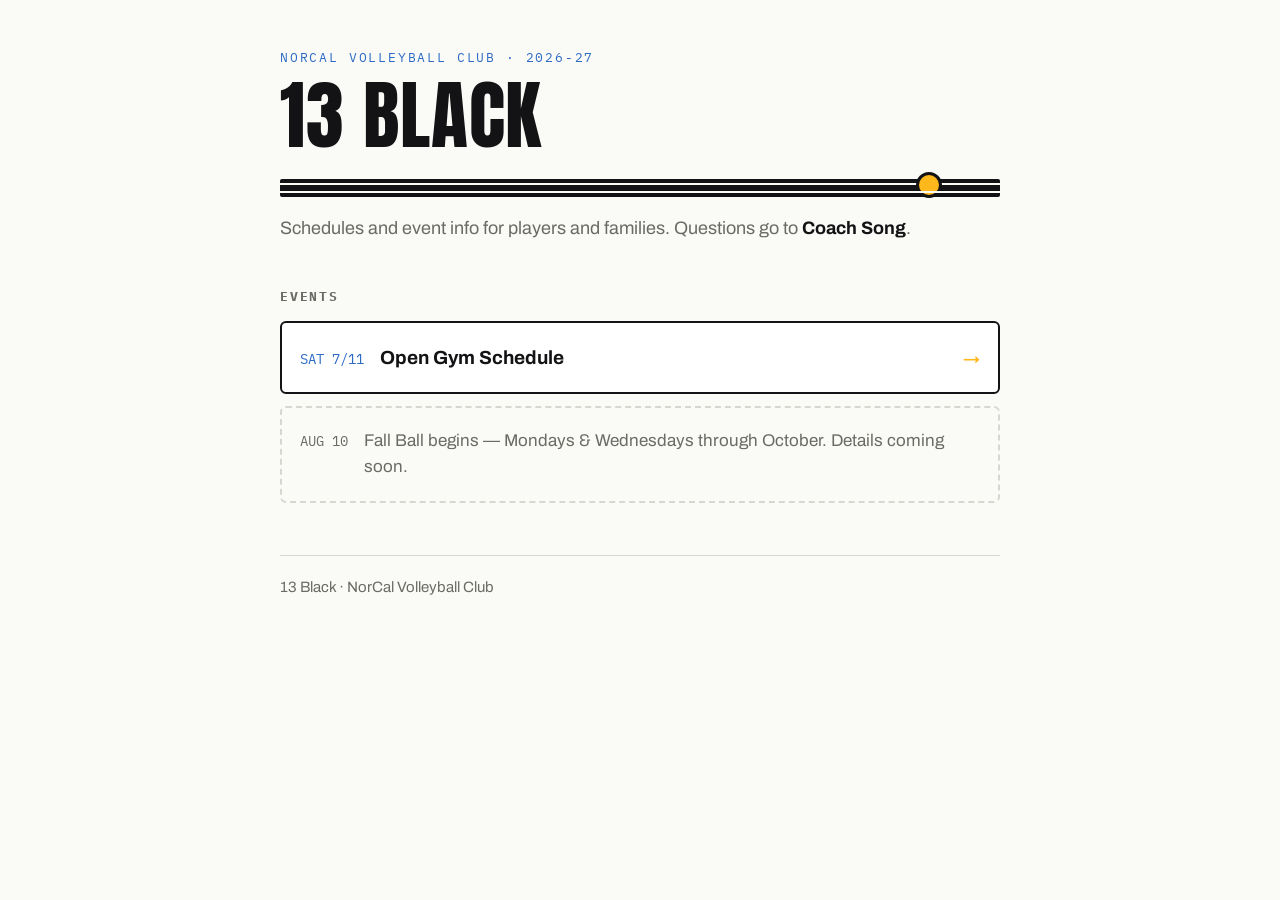
==== index.html @ c0bc1eb6 "13 Black index page + 7/11 open gym schedule Co-Authored-By: Claude Fable 5 <noreply@anthropic.com>" ====
<!DOCTYPE html>
<html lang="en">
<head>
<meta charset="UTF-8">
<meta name="viewport" content="width=device-width, initial-scale=1">
<title>13 Black | NorCal Volleyball Club</title>
<link rel="preconnect" href="https://fonts.googleapis.com">
<link rel="preconnect" href="https://fonts.gstatic.com" crossorigin>
<link href="https://fonts.googleapis.com/css2?family=Anton&family=Archivo:wght@400;700&family=IBM+Plex+Mono:wght@400;600&display=swap" rel="stylesheet">
<link rel="stylesheet" href="styles.css">
</head>
<body>
<main class="wrap">
  <p class="eyebrow">NorCal Volleyball Club · 2026-27</p>
  <h1>13 Black</h1>
  <div class="net-tape" aria-hidden="true"><span class="serve"></span></div>
  <p class="sub">Schedules and event info for players and families. Questions go to <strong>Coach Song</strong>.</p>

  <section class="events">
    <h2>Events</h2>
    <a class="event" href="open-gym-7-11.html">
      <span class="date">SAT 7/11</span>
      <span class="name">Open Gym Schedule</span>
      <span class="go">&rarr;</span>
    </a>
    <div class="event-soon">
      <span class="date">AUG 10</span>
      <span>Fall Ball begins &mdash; Mondays &amp; Wednesdays through October. Details coming soon.</span>
    </div>
  </section>

  <p class="footer">13 Black &middot; NorCal Volleyball Club</p>
</main>
</body>
</html>
---- styles.css ----
:root {
  --chalk: #FAFAF7;
  --ink: #131316;
  --mikasa: #2E6BC4;
  --ball: #FFB81C;
  --line: #D8D6D0;
  --muted: #6B6B66;
}

* { box-sizing: border-box; margin: 0; padding: 0; }

html { -webkit-text-size-adjust: 100%; }

body {
  background: var(--chalk);
  color: var(--ink);
  font-family: "Archivo", system-ui, sans-serif;
  font-size: 17px;
  line-height: 1.55;
}

.wrap {
  max-width: 760px;
  margin: 0 auto;
  padding: 48px 20px 80px;
}

/* Header + net tape signature */
.eyebrow {
  font-family: "IBM Plex Mono", monospace;
  font-size: 13px;
  letter-spacing: 0.14em;
  text-transform: uppercase;
  color: var(--mikasa);
  margin-bottom: 10px;
}

h1 {
  font-family: "Anton", sans-serif;
  font-weight: 400;
  font-size: clamp(44px, 9vw, 76px);
  line-height: 0.98;
  letter-spacing: 0.01em;
  text-transform: uppercase;
}

.net-tape {
  margin: 26px 0 0;
  height: 18px;
  background: var(--ink);
  position: relative;
  border-radius: 2px;
}
.net-tape::before, .net-tape::after {
  content: "";
  position: absolute;
  left: 0; right: 0;
  height: 2px;
  background: var(--chalk);
}
.net-tape::before { top: 4px; }
.net-tape::after { bottom: 4px; }
.net-tape .serve {
  position: absolute;
  top: -7px;
  right: 8%;
  width: 26px; height: 26px;
  border-radius: 50%;
  background: var(--ball);
  border: 3px solid var(--ink);
}

.sub {
  margin-top: 18px;
  font-size: 18px;
  color: var(--muted);
}
.sub strong { color: var(--ink); }

/* Index event list */
.events { margin-top: 44px; }
.events h2 {
  font-family: "IBM Plex Mono", monospace;
  font-size: 13px;
  letter-spacing: 0.14em;
  text-transform: uppercase;
  color: var(--muted);
  margin-bottom: 14px;
}

a.event {
  display: flex;
  align-items: baseline;
  gap: 16px;
  padding: 20px 18px;
  border: 2px solid var(--ink);
  border-radius: 6px;
  text-decoration: none;
  color: var(--ink);
  background: #fff;
  margin-bottom: 12px;
  transition: transform 120ms ease, box-shadow 120ms ease;
}
a.event:hover { transform: translateY(-2px); box-shadow: 4px 4px 0 var(--mikasa); }
a.event:focus-visible { outline: 3px solid var(--mikasa); outline-offset: 3px; }
a.event .date {
  font-family: "IBM Plex Mono", monospace;
  font-size: 14px;
  color: var(--mikasa);
  white-space: nowrap;
}
a.event .name { font-weight: 700; font-size: 19px; }
a.event .go { margin-left: auto; color: var(--ball); font-weight: 700; }

.event-soon {
  display: flex;
  align-items: baseline;
  gap: 16px;
  padding: 20px 18px;
  border: 2px dashed var(--line);
  border-radius: 6px;
  color: var(--muted);
  margin-bottom: 12px;
}
.event-soon .date {
  font-family: "IBM Plex Mono", monospace;
  font-size: 14px;
  white-space: nowrap;
}

/* Schedule page */
.meta {
  margin-top: 22px;
  display: flex;
  flex-wrap: wrap;
  gap: 10px 26px;
  font-size: 16px;
}
.meta div strong { display: block; font-family: "IBM Plex Mono", monospace; font-size: 12px; letter-spacing: 0.12em; text-transform: uppercase; color: var(--mikasa); }

.blocks { margin-top: 40px; }

.block {
  display: grid;
  grid-template-columns: 92px 1fr;
  gap: 18px;
  padding: 22px 0;
  border-top: 1px solid var(--line);
}
.block:last-child { border-bottom: 1px solid var(--line); }
.block .time {
  font-family: "IBM Plex Mono", monospace;
  font-size: 15px;
  font-weight: 600;
  color: var(--mikasa);
  padding-top: 3px;
}
.block h3 {
  font-family: "Anton", sans-serif;
  font-weight: 400;
  font-size: 22px;
  letter-spacing: 0.02em;
  text-transform: uppercase;
  margin-bottom: 6px;
}
.block p { color: var(--ink); max-width: 56ch; }
.block p.note { color: var(--muted); font-size: 15px; margin-top: 6px; }

.teams {
  margin-top: 14px;
  display: grid;
  grid-template-columns: repeat(auto-fit, minmax(150px, 1fr));
  gap: 12px;
}
.team {
  background: #fff;
  border: 1.5px solid var(--ink);
  border-radius: 6px;
  padding: 12px 14px;
  font-size: 15px;
}
.team h4 {
  font-family: "IBM Plex Mono", monospace;
  font-size: 12px;
  letter-spacing: 0.12em;
  text-transform: uppercase;
  color: var(--mikasa);
  margin-bottom: 6px;
}
.team ul { list-style: none; }
.team li { padding: 2px 0; }

.pill {
  display: inline-block;
  background: var(--ball);
  color: var(--ink);
  font-weight: 700;
  font-size: 14px;
  padding: 3px 10px;
  border-radius: 999px;
  margin-top: 8px;
}

.footer {
  margin-top: 52px;
  padding-top: 20px;
  border-top: 1px solid var(--line);
  color: var(--muted);
  font-size: 15px;
}
.footer a { color: var(--mikasa); }

@media (max-width: 520px) {
  .block { grid-template-columns: 1fr; gap: 6px; }
}

@media (prefers-reduced-motion: reduce) {
  a.event { transition: none; }
  a.event:hover { transform: none; }
}
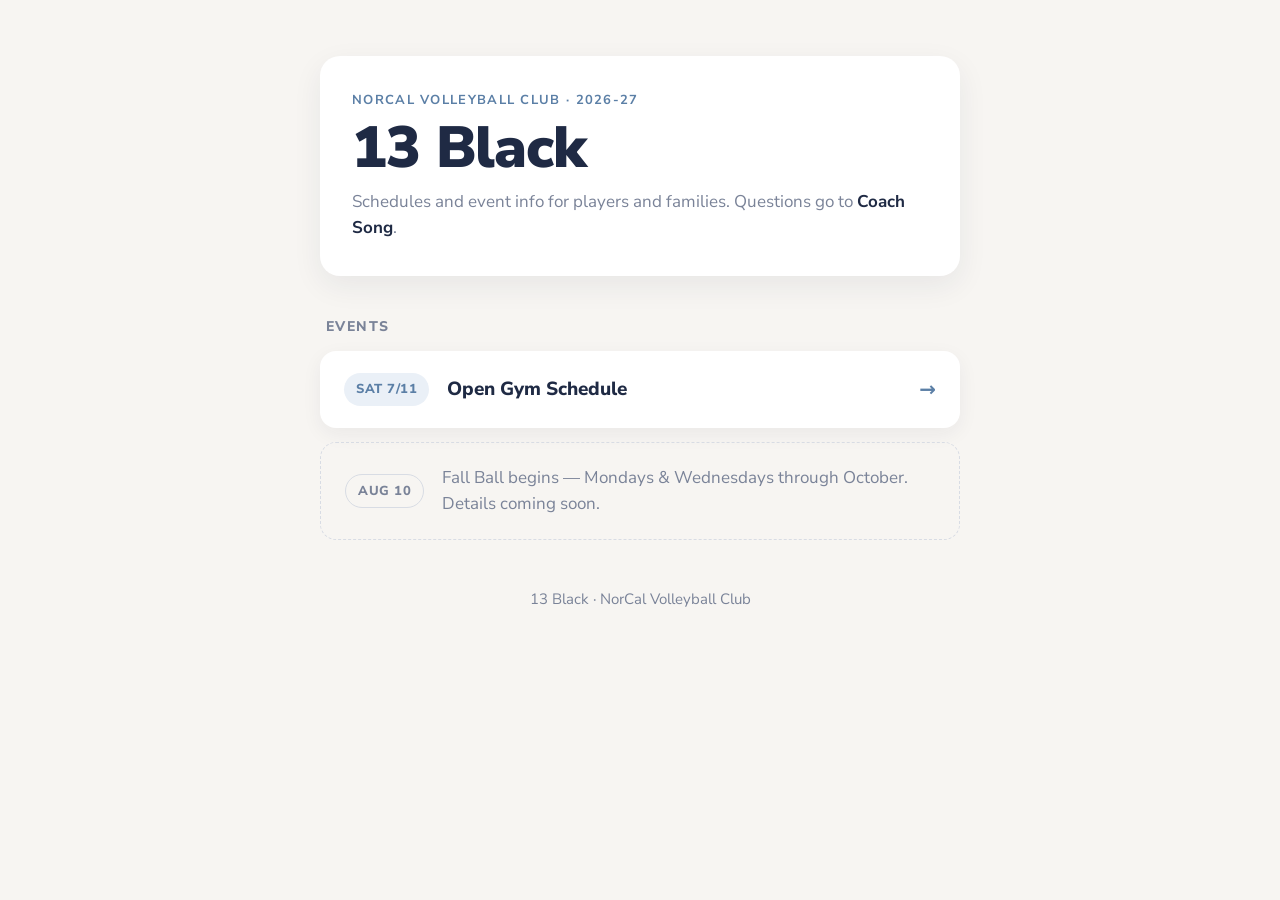
==== commit a518fff9: "Redesign in Soft Cards style: warm paper, card layout, Nunito Sans Co-Authored-By: Claude Fable 5 <n" ====
--- a/index.html
+++ b/index.html
@@ -4,30 +4,30 @@
 <meta charset="UTF-8">
 <meta name="viewport" content="width=device-width, initial-scale=1">
 <title>13 Black | NorCal Volleyball Club</title>
+<link rel="icon" href="data:image/svg+xml,<svg xmlns=%22http://www.w3.org/2000/svg%22 viewBox=%220 0 100 100%22><text y=%22.9em%22 font-size=%2290%22>🏐</text></svg>">
 <link rel="preconnect" href="https://fonts.googleapis.com">
 <link rel="preconnect" href="https://fonts.gstatic.com" crossorigin>
-<link href="https://fonts.googleapis.com/css2?family=Anton&family=Archivo:wght@400;700&family=IBM+Plex+Mono:wght@400;600&display=swap" rel="stylesheet">
+<link href="https://fonts.googleapis.com/css2?family=Nunito+Sans:opsz,wght@6..12,400;6..12,700;6..12,800;6..12,900&display=swap" rel="stylesheet">
 <link rel="stylesheet" href="styles.css">
 </head>
 <body>
 <main class="wrap">
-  <p class="eyebrow">NorCal Volleyball Club · 2026-27</p>
-  <h1>13 Black</h1>
-  <div class="net-tape" aria-hidden="true"><span class="serve"></span></div>
-  <p class="sub">Schedules and event info for players and families. Questions go to <strong>Coach Song</strong>.</p>
+  <div class="hero">
+    <p class="eyebrow">NorCal Volleyball Club · 2026-27</p>
+    <h1>13 Black</h1>
+    <p class="sub">Schedules and event info for players and families. Questions go to <strong>Coach Song</strong>.</p>
+  </div>
 
-  <section class="events">
-    <h2>Events</h2>
-    <a class="event" href="open-gym-7-11.html">
-      <span class="date">SAT 7/11</span>
-      <span class="name">Open Gym Schedule</span>
-      <span class="go">&rarr;</span>
-    </a>
-    <div class="event-soon">
-      <span class="date">AUG 10</span>
-      <span>Fall Ball begins &mdash; Mondays &amp; Wednesdays through October. Details coming soon.</span>
-    </div>
-  </section>
+  <h2>Events</h2>
+  <a class="event" href="open-gym-7-11.html">
+    <span class="chip">SAT 7/11</span>
+    <span class="name">Open Gym Schedule</span>
+    <span class="go">&rarr;</span>
+  </a>
+  <div class="event-soon">
+    <span class="chip">AUG 10</span>
+    <span>Fall Ball begins &mdash; Mondays &amp; Wednesdays through October. Details coming soon.</span>
+  </div>
 
   <p class="footer">13 Black &middot; NorCal Volleyball Club</p>
 </main>
--- a/styles.css
+++ b/styles.css
@@ -1,10 +1,12 @@
 :root {
-  --chalk: #FAFAF7;
-  --ink: #131316;
-  --mikasa: #2E6BC4;
-  --ball: #FFB81C;
-  --line: #D8D6D0;
-  --muted: #6B6B66;
+  --paper: #F7F5F2;
+  --navy: #1F2A44;
+  --dusty: #5B7FA6;
+  --card: #FFFFFF;
+  --muted: #7A8398;
+  --chip: #EAF0F7;
+  --dash: #D8DCE4;
+  --body-ink: #4C566B;
 }
 
 * { box-sizing: border-box; margin: 0; padding: 0; }
@@ -12,206 +14,188 @@
 html { -webkit-text-size-adjust: 100%; }
 
 body {
-  background: var(--chalk);
-  color: var(--ink);
-  font-family: "Archivo", system-ui, sans-serif;
+  background: var(--paper);
+  color: var(--navy);
+  font-family: "Nunito Sans", system-ui, sans-serif;
   font-size: 17px;
   line-height: 1.55;
 }
 
 .wrap {
-  max-width: 760px;
+  max-width: 680px;
   margin: 0 auto;
-  padding: 48px 20px 80px;
-}
-
-/* Header + net tape signature */
+  padding: 56px 20px 90px;
+}
+
+/* Hero card */
+.hero {
+  background: var(--card);
+  border-radius: 20px;
+  padding: 34px 32px;
+  box-shadow: 0 10px 30px rgba(31, 42, 68, 0.07);
+}
+
 .eyebrow {
-  font-family: "IBM Plex Mono", monospace;
   font-size: 13px;
-  letter-spacing: 0.14em;
-  text-transform: uppercase;
-  color: var(--mikasa);
-  margin-bottom: 10px;
-}
+  font-weight: 700;
+  letter-spacing: 0.1em;
+  text-transform: uppercase;
+  color: var(--dusty);
+}
+.eyebrow a { color: inherit; text-decoration: none; }
 
 h1 {
-  font-family: "Anton", sans-serif;
-  font-weight: 400;
-  font-size: clamp(44px, 9vw, 76px);
-  line-height: 0.98;
-  letter-spacing: 0.01em;
-  text-transform: uppercase;
-}
-
-.net-tape {
-  margin: 26px 0 0;
-  height: 18px;
-  background: var(--ink);
-  position: relative;
-  border-radius: 2px;
-}
-.net-tape::before, .net-tape::after {
-  content: "";
-  position: absolute;
-  left: 0; right: 0;
-  height: 2px;
-  background: var(--chalk);
-}
-.net-tape::before { top: 4px; }
-.net-tape::after { bottom: 4px; }
-.net-tape .serve {
-  position: absolute;
-  top: -7px;
-  right: 8%;
-  width: 26px; height: 26px;
-  border-radius: 50%;
-  background: var(--ball);
-  border: 3px solid var(--ink);
-}
-
-.sub {
-  margin-top: 18px;
-  font-size: 18px;
+  font-size: clamp(40px, 8vw, 58px);
+  font-weight: 900;
+  letter-spacing: -0.02em;
+  line-height: 1.05;
+  margin-top: 8px;
+}
+
+.sub { margin-top: 10px; font-size: 17px; color: var(--muted); }
+.sub strong { color: var(--navy); }
+
+/* Section labels */
+h2 {
+  margin: 40px 6px 14px;
+  font-size: 14px;
+  font-weight: 800;
+  letter-spacing: 0.1em;
+  text-transform: uppercase;
   color: var(--muted);
 }
-.sub strong { color: var(--ink); }
-
-/* Index event list */
-.events { margin-top: 44px; }
-.events h2 {
-  font-family: "IBM Plex Mono", monospace;
+
+/* Event cards (index) */
+a.event {
+  display: flex;
+  align-items: center;
+  gap: 18px;
+  background: var(--card);
+  border-radius: 16px;
+  padding: 22px 24px;
+  box-shadow: 0 6px 20px rgba(31, 42, 68, 0.06);
+  text-decoration: none;
+  color: var(--navy);
+  margin-bottom: 14px;
+  transition: transform 120ms ease, box-shadow 120ms ease;
+}
+a.event:hover { transform: translateY(-2px); box-shadow: 0 10px 26px rgba(31, 42, 68, 0.1); }
+a.event:focus-visible { outline: 3px solid var(--dusty); outline-offset: 3px; }
+.event .name { font-size: 19px; font-weight: 800; }
+.event .go { margin-left: auto; color: var(--dusty); font-size: 20px; font-weight: 800; }
+
+.chip {
+  background: var(--chip);
+  color: var(--dusty);
+  font-weight: 800;
   font-size: 13px;
-  letter-spacing: 0.14em;
-  text-transform: uppercase;
+  letter-spacing: 0.04em;
+  padding: 6px 12px;
+  border-radius: 999px;
+  white-space: nowrap;
+}
+
+.event-soon {
+  display: flex;
+  align-items: center;
+  gap: 18px;
+  border: 1.5px dashed var(--dash);
+  border-radius: 16px;
+  padding: 22px 24px;
   color: var(--muted);
   margin-bottom: 14px;
 }
-
-a.event {
-  display: flex;
-  align-items: baseline;
-  gap: 16px;
-  padding: 20px 18px;
-  border: 2px solid var(--ink);
-  border-radius: 6px;
-  text-decoration: none;
-  color: var(--ink);
-  background: #fff;
-  margin-bottom: 12px;
-  transition: transform 120ms ease, box-shadow 120ms ease;
-}
-a.event:hover { transform: translateY(-2px); box-shadow: 4px 4px 0 var(--mikasa); }
-a.event:focus-visible { outline: 3px solid var(--mikasa); outline-offset: 3px; }
-a.event .date {
-  font-family: "IBM Plex Mono", monospace;
-  font-size: 14px;
-  color: var(--mikasa);
-  white-space: nowrap;
-}
-a.event .name { font-weight: 700; font-size: 19px; }
-a.event .go { margin-left: auto; color: var(--ball); font-weight: 700; }
-
-.event-soon {
-  display: flex;
-  align-items: baseline;
-  gap: 16px;
-  padding: 20px 18px;
-  border: 2px dashed var(--line);
-  border-radius: 6px;
-  color: var(--muted);
-  margin-bottom: 12px;
-}
-.event-soon .date {
-  font-family: "IBM Plex Mono", monospace;
-  font-size: 14px;
-  white-space: nowrap;
-}
-
-/* Schedule page */
+.event-soon .chip { background: transparent; border: 1.5px solid var(--dash); color: var(--muted); }
+
+/* Meta card (schedule page) */
 .meta {
-  margin-top: 22px;
+  margin-top: 18px;
+  background: var(--card);
+  border-radius: 16px;
+  padding: 20px 24px;
+  box-shadow: 0 6px 20px rgba(31, 42, 68, 0.06);
   display: flex;
   flex-wrap: wrap;
-  gap: 10px 26px;
+  gap: 14px 32px;
   font-size: 16px;
 }
-.meta div strong { display: block; font-family: "IBM Plex Mono", monospace; font-size: 12px; letter-spacing: 0.12em; text-transform: uppercase; color: var(--mikasa); }
-
-.blocks { margin-top: 40px; }
+.meta div strong {
+  display: block;
+  font-size: 12px;
+  font-weight: 800;
+  letter-spacing: 0.1em;
+  text-transform: uppercase;
+  color: var(--dusty);
+}
+
+/* Schedule blocks */
+.blocks { margin-top: 28px; }
 
 .block {
+  display: flex;
+  gap: 20px;
+  background: var(--card);
+  border-radius: 16px;
+  padding: 22px 24px;
+  box-shadow: 0 6px 20px rgba(31, 42, 68, 0.06);
+  margin-bottom: 14px;
+}
+.block .time {
+  font-weight: 900;
+  color: var(--dusty);
+  min-width: 56px;
+  padding-top: 2px;
+}
+.block h3 { font-size: 19px; font-weight: 900; margin-bottom: 4px; }
+.block p { font-size: 15.5px; line-height: 1.6; color: var(--body-ink); max-width: 54ch; }
+
+/* Team lists inside blocks */
+.teams {
+  margin-top: 16px;
   display: grid;
-  grid-template-columns: 92px 1fr;
-  gap: 18px;
-  padding: 22px 0;
-  border-top: 1px solid var(--line);
-}
-.block:last-child { border-bottom: 1px solid var(--line); }
-.block .time {
-  font-family: "IBM Plex Mono", monospace;
+  grid-template-columns: repeat(auto-fit, minmax(122px, 1fr));
+  gap: 12px;
+}
+.team {
+  background: var(--paper);
+  border-radius: 12px;
+  padding: 14px 16px;
   font-size: 15px;
-  font-weight: 600;
-  color: var(--mikasa);
-  padding-top: 3px;
-}
-.block h3 {
-  font-family: "Anton", sans-serif;
-  font-weight: 400;
-  font-size: 22px;
-  letter-spacing: 0.02em;
-  text-transform: uppercase;
+}
+.team h4 {
+  font-size: 12px;
+  font-weight: 800;
+  letter-spacing: 0.1em;
+  text-transform: uppercase;
+  color: var(--dusty);
   margin-bottom: 6px;
 }
-.block p { color: var(--ink); max-width: 56ch; }
-.block p.note { color: var(--muted); font-size: 15px; margin-top: 6px; }
-
-.teams {
-  margin-top: 14px;
-  display: grid;
-  grid-template-columns: repeat(auto-fit, minmax(150px, 1fr));
-  gap: 12px;
-}
-.team {
-  background: #fff;
-  border: 1.5px solid var(--ink);
-  border-radius: 6px;
-  padding: 12px 14px;
-  font-size: 15px;
-}
-.team h4 {
-  font-family: "IBM Plex Mono", monospace;
-  font-size: 12px;
-  letter-spacing: 0.12em;
-  text-transform: uppercase;
-  color: var(--mikasa);
-  margin-bottom: 6px;
-}
 .team ul { list-style: none; }
-.team li { padding: 2px 0; }
+.team li { padding: 2px 0; color: var(--body-ink); }
 
 .pill {
   display: inline-block;
-  background: var(--ball);
-  color: var(--ink);
-  font-weight: 700;
+  background: var(--chip);
+  color: var(--dusty);
+  font-weight: 800;
   font-size: 14px;
-  padding: 3px 10px;
+  padding: 6px 14px;
   border-radius: 999px;
-  margin-top: 8px;
+  margin-top: 10px;
 }
 
 .footer {
-  margin-top: 52px;
-  padding-top: 20px;
-  border-top: 1px solid var(--line);
+  margin-top: 48px;
   color: var(--muted);
   font-size: 15px;
-}
-.footer a { color: var(--mikasa); }
-
-@media (max-width: 520px) {
-  .block { grid-template-columns: 1fr; gap: 6px; }
+  text-align: center;
+}
+.footer a { color: var(--dusty); font-weight: 700; text-decoration: none; }
+.footer a:focus-visible { outline: 3px solid var(--dusty); outline-offset: 3px; }
+
+@media (max-width: 480px) {
+  .block { flex-direction: column; gap: 6px; }
+  .hero { padding: 28px 24px; }
 }
 
 @media (prefers-reduced-motion: reduce) {
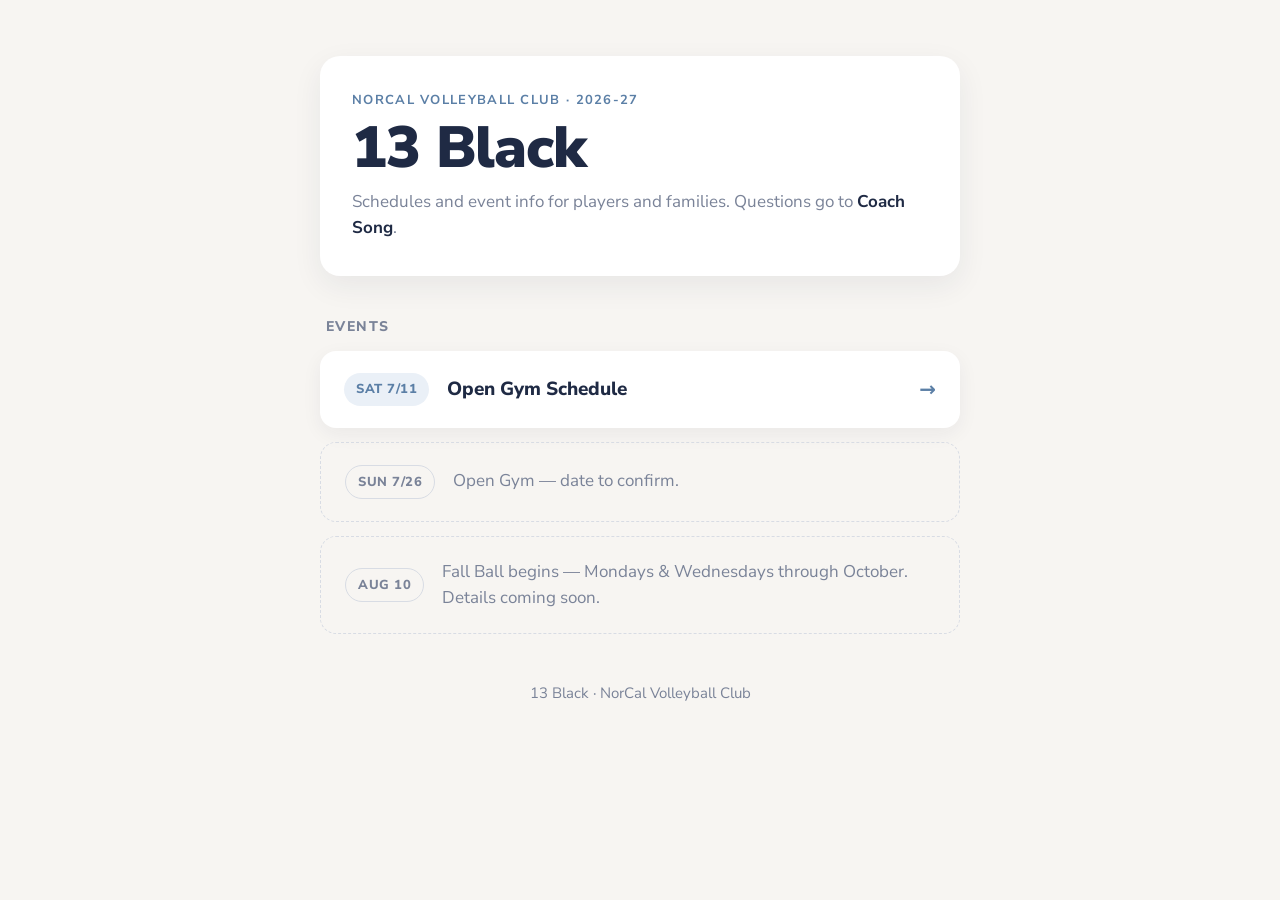
==== commit d8cfb829: "Wrap block: upcoming open gym (7/26 TBC) and fall ball preview; index event row Co-Authored-By: Clau" ====
--- a/index.html
+++ b/index.html
@@ -25,6 +25,10 @@
     <span class="go">&rarr;</span>
   </a>
   <div class="event-soon">
+    <span class="chip">SUN 7/26</span>
+    <span>Open Gym &mdash; date to confirm.</span>
+  </div>
+  <div class="event-soon">
     <span class="chip">AUG 10</span>
     <span>Fall Ball begins &mdash; Mondays &amp; Wednesdays through October. Details coming soon.</span>
   </div>
--- a/styles.css
+++ b/styles.css
@@ -182,6 +182,7 @@
   padding: 6px 14px;
   border-radius: 999px;
   margin-top: 10px;
+  margin-right: 8px;
 }
 
 .footer {
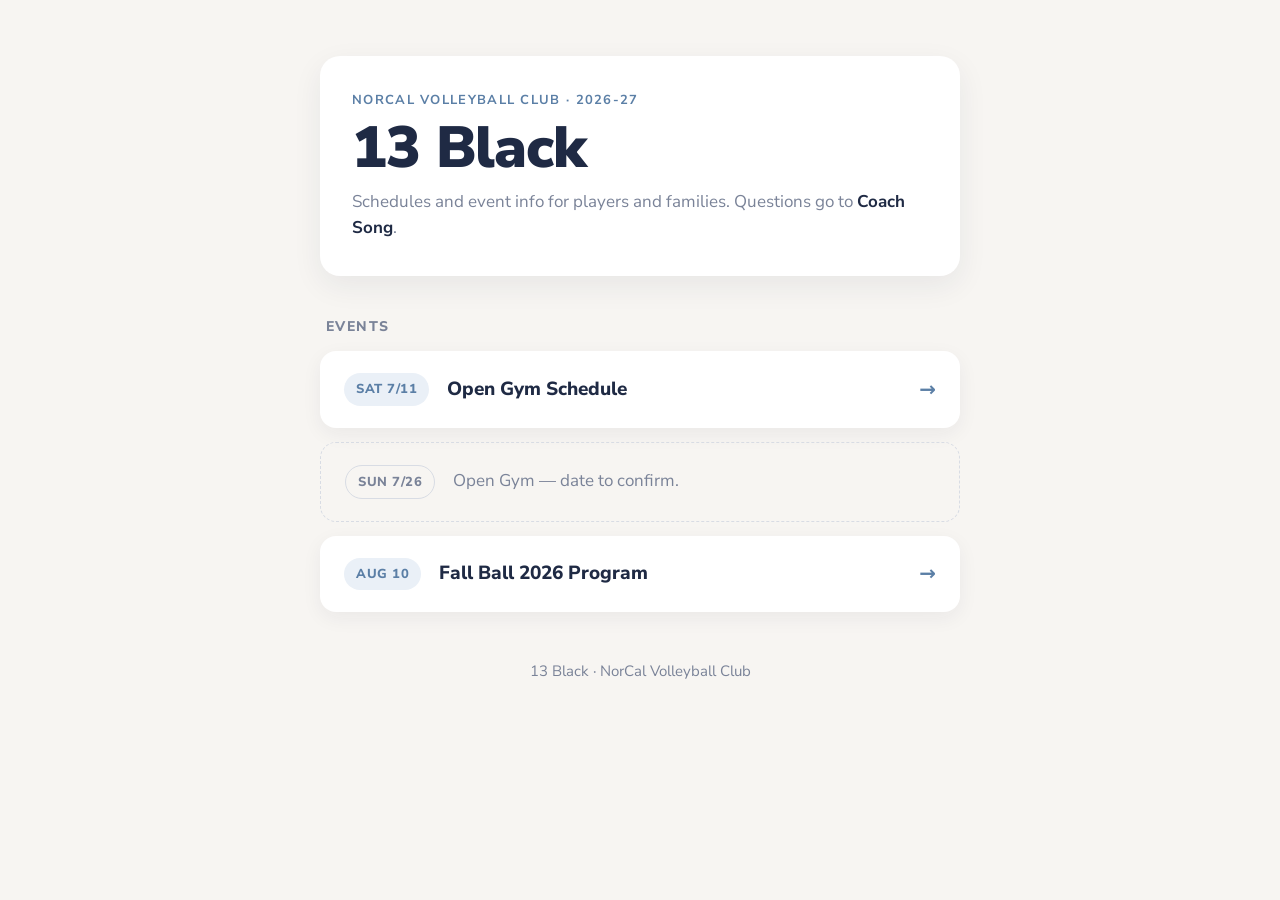
==== commit 7f39a5ae: "feat: link Fall Ball 2026 page from site index" ====
--- a/index.html
+++ b/index.html
@@ -28,10 +28,11 @@
     <span class="chip">SUN 7/26</span>
     <span>Open Gym &mdash; date to confirm.</span>
   </div>
-  <div class="event-soon">
+  <a class="event" href="fall-ball-2026.html">
     <span class="chip">AUG 10</span>
-    <span>Fall Ball begins &mdash; Mondays &amp; Wednesdays through October. Details coming soon.</span>
-  </div>
+    <span class="name">Fall Ball 2026 Program</span>
+    <span class="go">&rarr;</span>
+  </a>
 
   <p class="footer">13 Black &middot; NorCal Volleyball Club</p>
 </main>
--- a/styles.css
+++ b/styles.css
@@ -203,3 +203,111 @@
   a.event { transition: none; }
   a.event:hover { transform: none; }
 }
+
+/* Table of contents (fall ball page) */
+.toc {
+  margin-top: 24px;
+  background: var(--card);
+  border-radius: 16px;
+  padding: 18px 24px;
+  box-shadow: 0 6px 20px rgba(31, 42, 68, 0.06);
+  display: flex;
+  flex-wrap: wrap;
+  gap: 10px 18px;
+}
+.toc a {
+  font-size: 14px;
+  font-weight: 700;
+  color: var(--dusty);
+  text-decoration: none;
+}
+.toc a:hover, .toc a:focus-visible { text-decoration: underline; }
+
+/* Program arc table (fall ball page) */
+table.arc {
+  width: 100%;
+  border-collapse: collapse;
+  background: var(--card);
+  border-radius: 16px;
+  overflow: hidden;
+  box-shadow: 0 6px 20px rgba(31, 42, 68, 0.06);
+  margin-top: 18px;
+  font-size: 15px;
+}
+table.arc th, table.arc td {
+  text-align: left;
+  padding: 14px 18px;
+  border-bottom: 1px solid var(--dash);
+}
+table.arc th {
+  font-size: 12px;
+  font-weight: 800;
+  letter-spacing: 0.08em;
+  text-transform: uppercase;
+  color: var(--dusty);
+  background: var(--chip);
+}
+table.arc tr:last-child td { border-bottom: none; }
+
+/* Phase timeline (fall ball page) */
+.timeline {
+  margin-top: 18px;
+  display: flex;
+  gap: 6px;
+}
+.timeline .phase {
+  flex: 1;
+  background: var(--card);
+  border-radius: 12px;
+  padding: 14px 10px 18px;
+  text-align: center;
+  box-shadow: 0 6px 20px rgba(31, 42, 68, 0.06);
+  position: relative;
+}
+.timeline .phase.active { background: var(--navy); color: #fff; }
+.timeline .phase.active .phase-weeks { color: #cfd7e6; }
+.timeline .phase-name { font-weight: 800; font-size: 14px; }
+.timeline .phase-weeks { font-size: 12px; color: var(--muted); margin-top: 2px; }
+.timeline .pin {
+  position: absolute;
+  bottom: -14px;
+  left: 50%;
+  transform: translateX(-50%);
+  background: var(--dusty);
+  color: #fff;
+  font-size: 11px;
+  font-weight: 800;
+  padding: 3px 10px;
+  border-radius: 999px;
+  white-space: nowrap;
+}
+.timeline-note {
+  margin-top: 14px;
+  text-align: center;
+  font-size: 14px;
+  color: var(--muted);
+}
+
+/* Week-by-week schedule (fall ball page) */
+.week-list { margin-top: 18px; }
+.week-card {
+  background: var(--card);
+  border-radius: 16px;
+  padding: 20px 24px;
+  box-shadow: 0 6px 20px rgba(31, 42, 68, 0.06);
+  margin-bottom: 14px;
+}
+.week-card.current { outline: 2.5px solid var(--dusty); }
+.week-card.past { opacity: 0.55; }
+.week-card .week-head { display: flex; align-items: baseline; gap: 12px; flex-wrap: wrap; }
+.week-card h3 { font-size: 18px; font-weight: 900; }
+.week-card .week-dates { font-size: 13px; color: var(--muted); }
+.week-card .week-phase { margin-left: auto; }
+.week-card p { margin-top: 8px; font-size: 15px; color: var(--body-ink); }
+.week-card p strong { color: var(--navy); }
+
+@media (max-width: 480px) {
+  .timeline { flex-direction: column; }
+  .timeline .pin { position: static; display: inline-block; margin-top: 8px; transform: none; }
+  .week-card .week-phase { margin-left: 0; }
+}
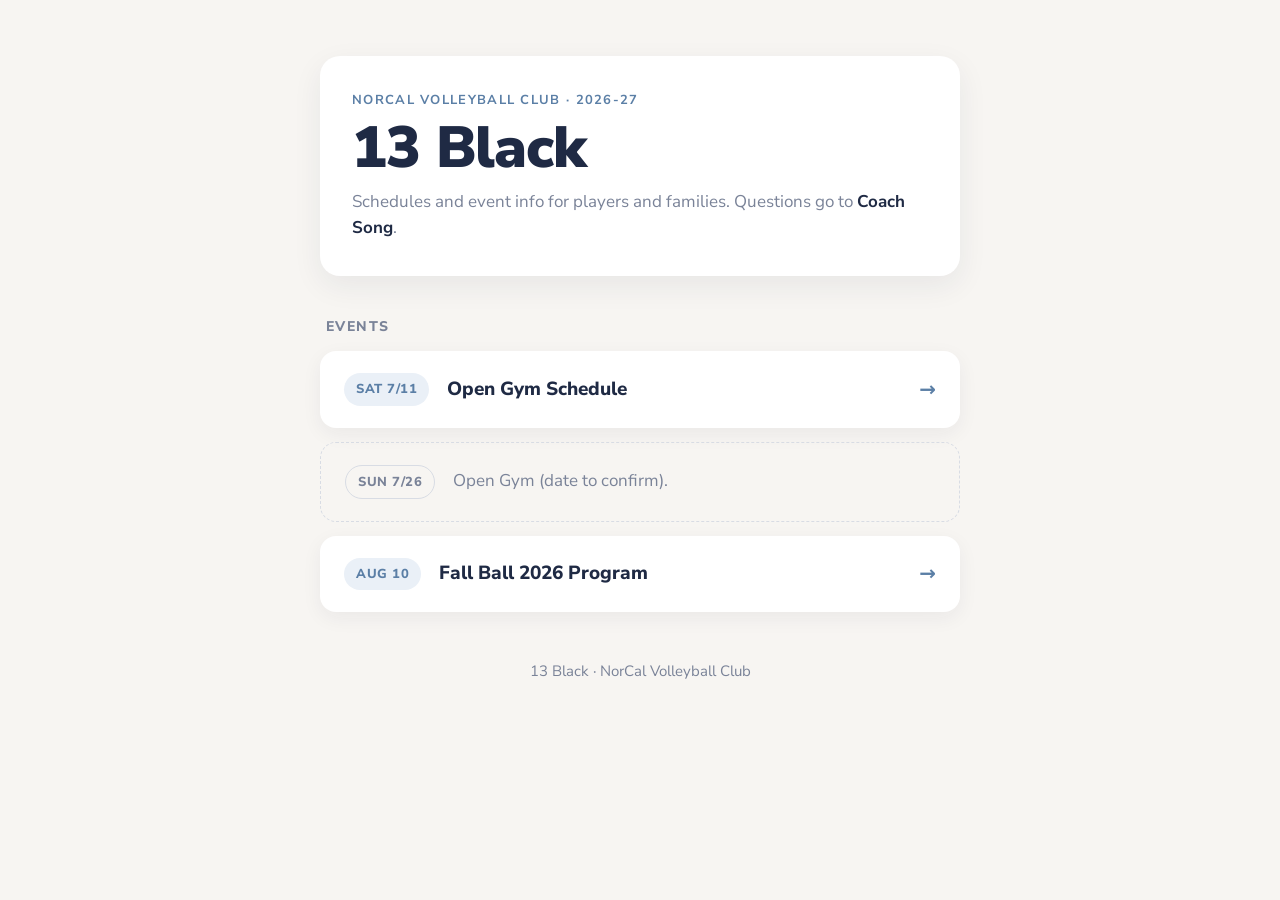
==== commit c6d188b0: "fix: remove stray em dash from index Open Gym placeholder Site-wide rule bans em/en dashes in shippe" ====
--- a/index.html
+++ b/index.html
@@ -26,7 +26,7 @@
   </a>
   <div class="event-soon">
     <span class="chip">SUN 7/26</span>
-    <span>Open Gym &mdash; date to confirm.</span>
+    <span>Open Gym (date to confirm).</span>
   </div>
   <a class="event" href="fall-ball-2026.html">
     <span class="chip">AUG 10</span>
--- a/styles.css
+++ b/styles.css
@@ -310,4 +310,5 @@
   .timeline { flex-direction: column; }
   .timeline .pin { position: static; display: inline-block; margin-top: 8px; transform: none; }
   .week-card .week-phase { margin-left: 0; }
-}
+  table.arc { display: block; overflow-x: auto; white-space: nowrap; -webkit-overflow-scrolling: touch; }
+}
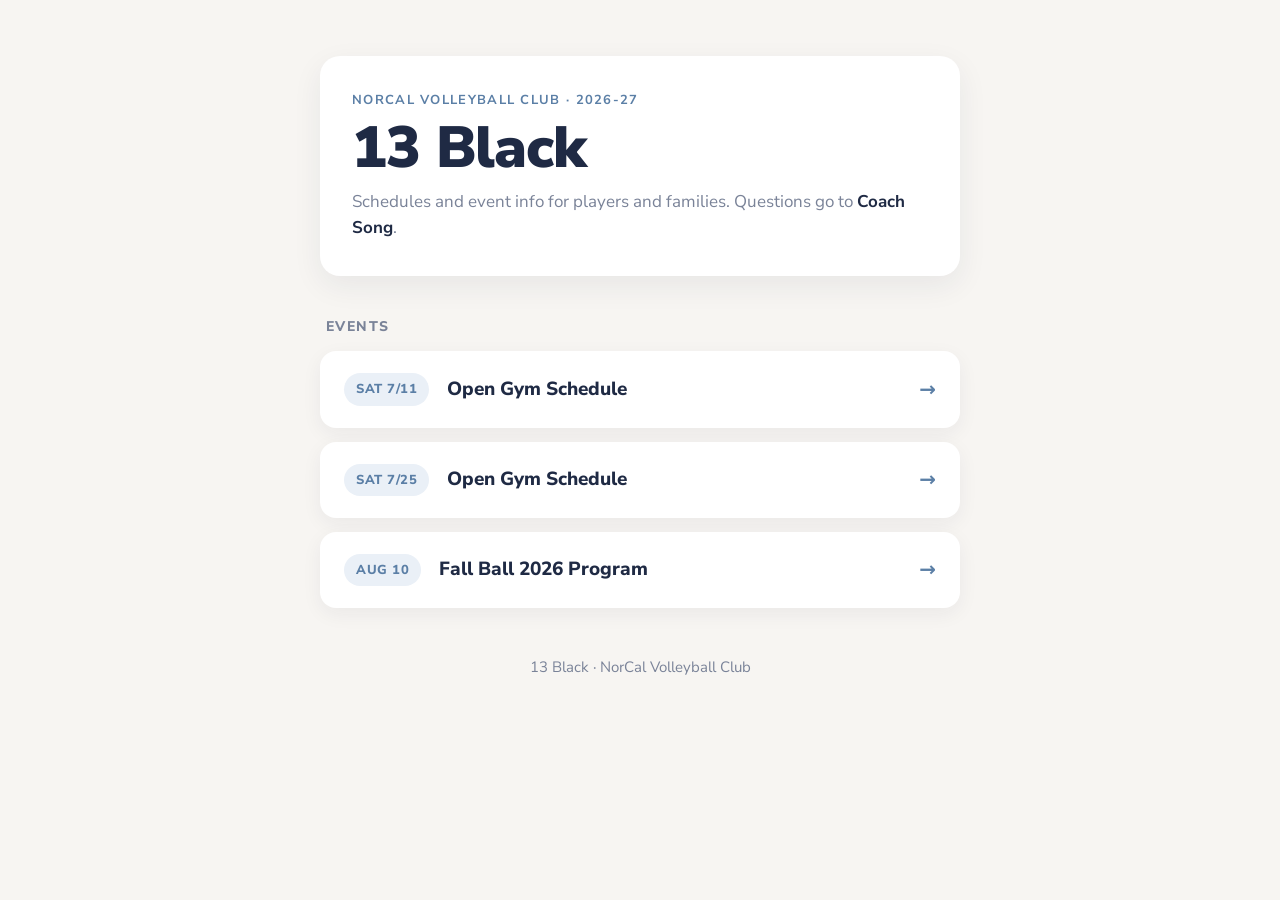
==== commit a284a89d: "feat: open gym 7/25 schedule page, link from index, fix 7/11 next-gym pill Co-Authored-By: Claude Fa" ====
--- a/index.html
+++ b/index.html
@@ -24,10 +24,11 @@
     <span class="name">Open Gym Schedule</span>
     <span class="go">&rarr;</span>
   </a>
-  <div class="event-soon">
-    <span class="chip">SUN 7/26</span>
-    <span>Open Gym (date to confirm).</span>
-  </div>
+  <a class="event" href="open-gym-7-25.html">
+    <span class="chip">SAT 7/25</span>
+    <span class="name">Open Gym Schedule</span>
+    <span class="go">&rarr;</span>
+  </a>
   <a class="event" href="fall-ball-2026.html">
     <span class="chip">AUG 10</span>
     <span class="name">Fall Ball 2026 Program</span>
--- a/styles.css
+++ b/styles.css
@@ -306,6 +306,15 @@
 .week-card p { margin-top: 8px; font-size: 15px; color: var(--body-ink); }
 .week-card p strong { color: var(--navy); }
 
+/* Practice-night sub-headings (fall ball page) */
+.night-heading {
+  margin-top: 24px;
+  margin-bottom: 4px;
+  font-size: 17px;
+  font-weight: 900;
+  color: var(--navy);
+}
+
 @media (max-width: 480px) {
   .timeline { flex-direction: column; }
   .timeline .pin { position: static; display: inline-block; margin-top: 8px; transform: none; }
